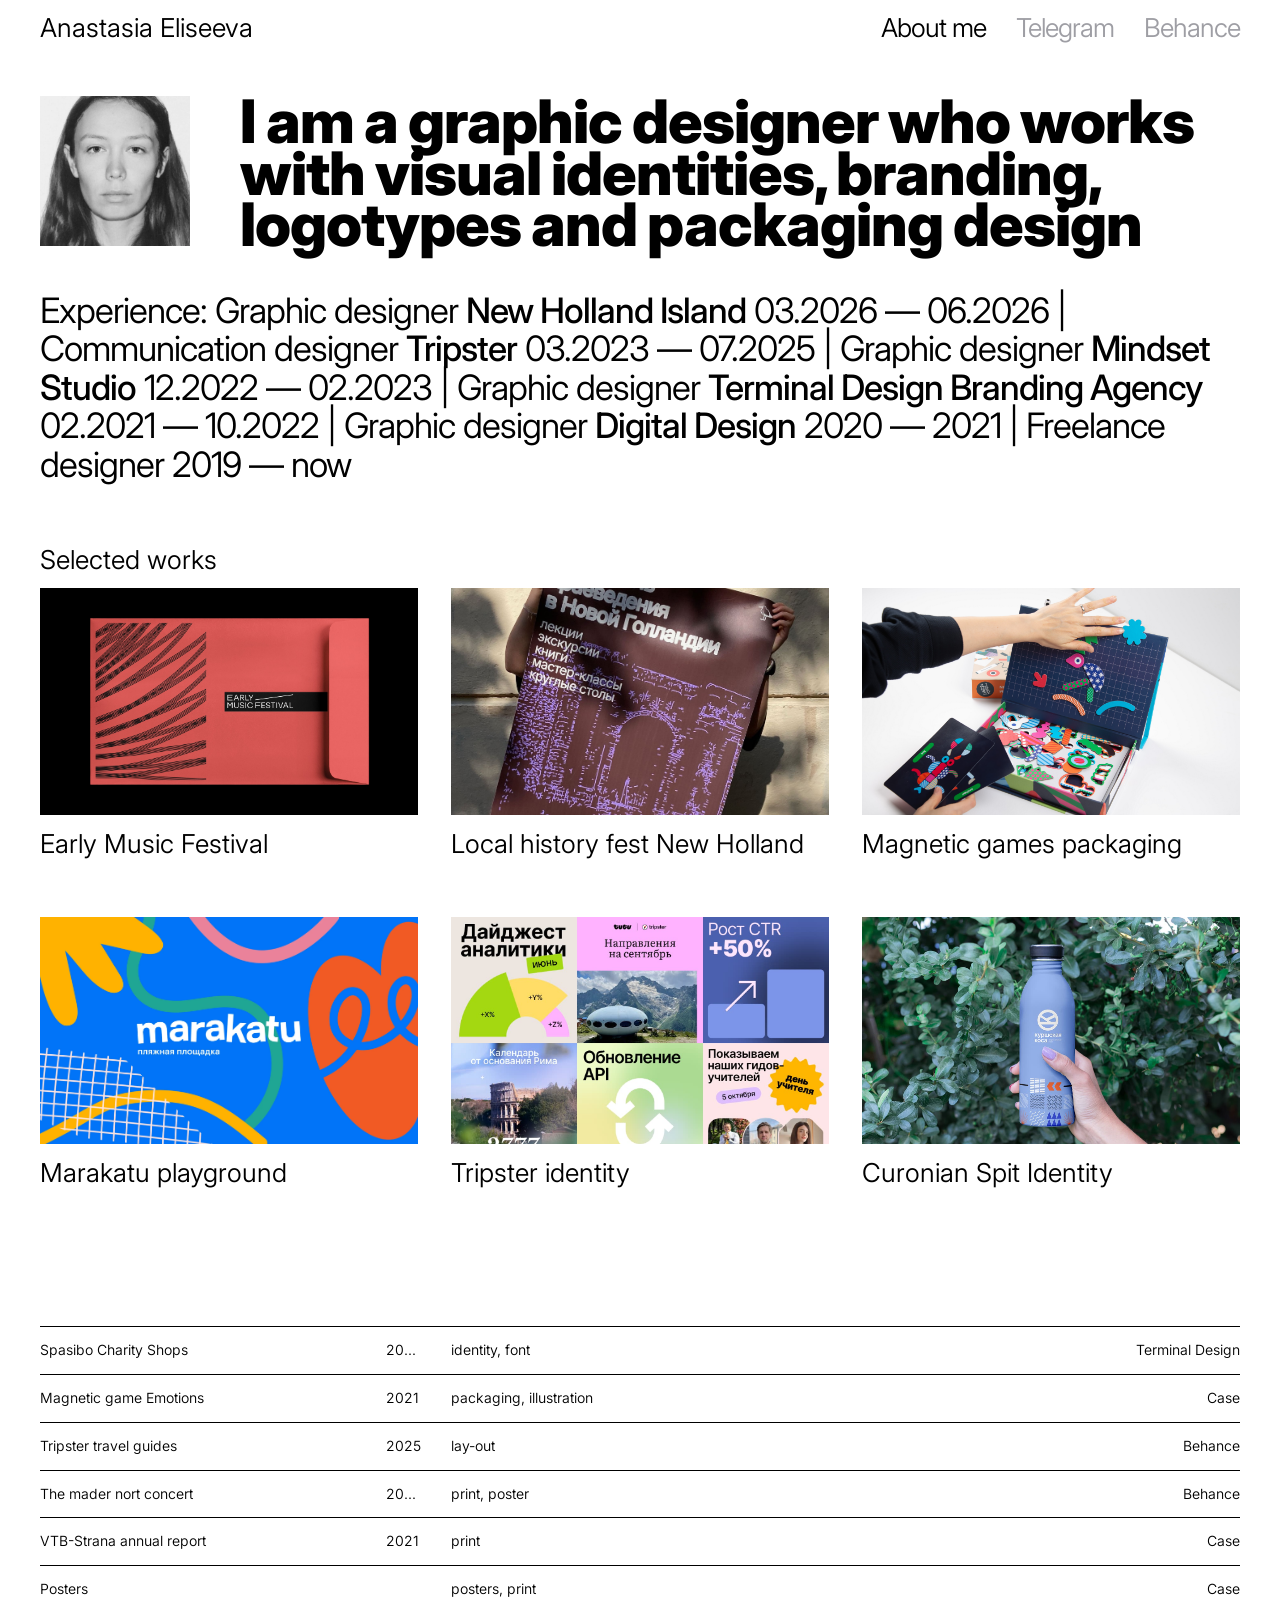
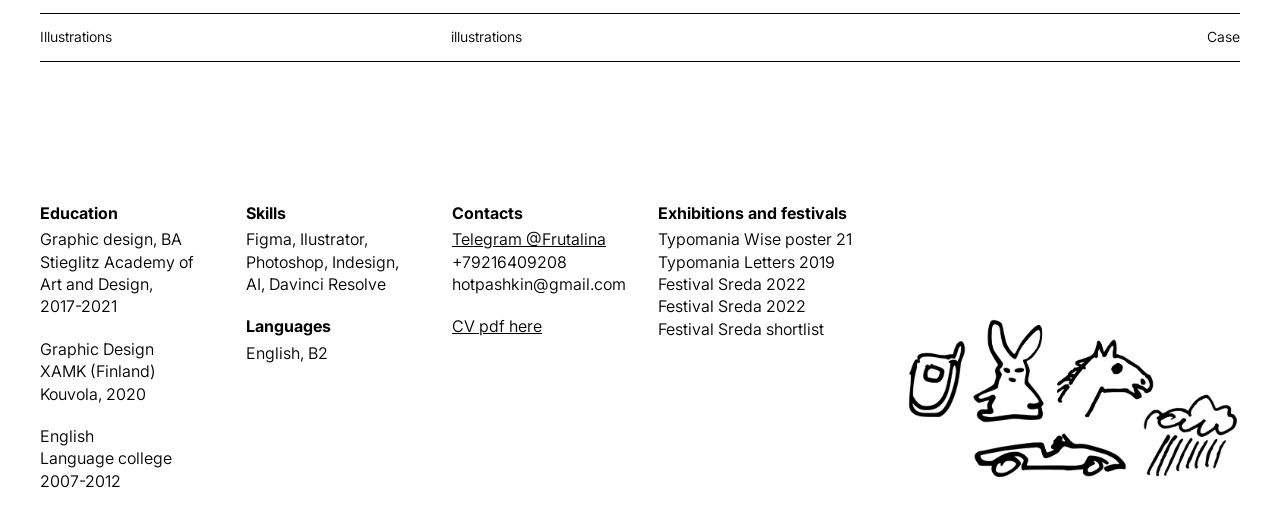
==== index.html @ 2d5b1dd5 "footer, header" ====
<!DOCTYPE html>
<html lang="en">

<head>
    <meta charset="UTF-8">
    <meta name="viewport" content="width=device-width, initial-scale=1.0">
    <title>Elseve design portfolio</title>
    <link rel="stylesheet" href="style.css">
</head>

<body>
    <header class="header">
        <div class="container">
            <a href="index.html" class="logo">
                Anastasia Eliseeva
            </a>
            <nav class="header__nav">
                <a href="#!" class="header__link header__link__black">About me</a>
                <a href="https://t.me/Frutalina" target="_blank" class="header__link">Telegram</a>
                <a href="https://www.behance.net/apashkina" target="_blank" class="header__link">Behance</a>
            </nav>
        </div>
    </header>

<main class="main">
    <section class="welcome">
    <div class="container">
        <div class="welcome__desc">
            <img src="images/my pic.webp" alt="photo" class="welcome__img">  
            <h1 class="welcome_title">
            I am a graphic designer who works with visual identities, branding, logotypes and packaging design
            </h1>
        </div>

    <p class="experience_text">
    Experience: Graphic designer <span>New Holland Island</span> 03.2026 — 06.2026 | Communication designer <span>Tripster</span> 03.2023 — 07.2025 | Graphic designer <span>Mindset Studio</span> 12.2022 — 02.2023 | Graphic designer <span>Terminal Design Branding Agency</span> 02.2021 — 10.2022 | Graphic designer <span>Digital Design</span> 2020 — 2021 | Freelance designer 2019 — now    
    </p> 

    <p class="selected_works">
    Selected works
    </p> 
    </div>
    </section>

<section class="workscards">
 <div class="container">   
    <div class="work__card">
        <img src="./images/early_case_01.jpg" alt="earlymusic" class="workcard__img">
        <h2 class="works__title">Early Music Festival</h2>
    </div>
    <div class="work__card">
        <img src="./images/local history.jpeg" alt="localhistory" class="workcard__img">
        <h2 class="works__title">Local history fest New Holland</h2>
    </div>    
    <div class="work__card">
        <img src="./images/magnetic game.jpg" alt="magneticgames" class="workcard__img">
        <h2 class="works__title">Magnetic games packaging</h2>
    </div>
     <div class="work__card">
        <img src="./images/marakatu_preview.webp" alt="marakatu" class="workcard__img">
        <h2 class="works__title">Marakatu playground</h2>
    </div>
    <div class="work__card">
        <img src="./images/tripster_preview.jpg" alt="tripsteridentity" class="workcard__img">
        <h2 class="works__title">Tripster identity</h2>
    </div>
    <div class="work__card">
        <img src="./images/cur_spot_preview.jpg" alt="curonianspit" class="workcard__img">
        <h2 class="works__title">Curonian Spit Identity</h2>
    </div>
 </div>
</section>

 <!-- <section class="project__list">
    <div class="project__list__block">
     <img src="./images/Line_01.svg" alt="line"/>
     <div class="container8">
    <div class="h3">Spasibo Charity Shops</div>
    <div class="h3">2020</div>
    <div class="h3">identity, font</div>
    <div class="h3">Terminal Design Agency</div>
    </div>
    <img src="./images/Line_01.svg" alt="line"/>
    </div> 
</section>

 <section class="project__list">
    <div class="project__list__block">
        <img src="./images/Line_01.svg" alt="line">
        <div class="container8">
            <div class="h3">Spasibo Charity Shops</div>
            <div class="h3">2020</div>
            <div class="h3">identity, font</div>
            <div class="h3">Terminal Design Agency</div>
        </div>
   
    </div> 
</section>-->

<div class="project-list-wrap">
<div class="project-list">

  <a href="https://terminaldesign.ru/portfolio/spasibo/" target="_blank" class="project-row">
    <span class="project-name">Spasibo Charity Shops</span>
    <span class="project-year">2020</span>
    <span class="project-tags">identity, font</span>
    <span class="project-source">Terminal Design</span>
  </a>
 
  <a href="#" target="_blank" class="project-row">
    <span class="project-name">Magnetic game Emotions</span>
    <span class="project-year">2021</span>
    <span class="project-tags">packaging, illustration</span>
    <span class="project-source">Case</span>
  </a>
 
  <a href="https://www.behance.net/gallery/236783897/Travel-guides-for-tour-excursion-service-Tripster" target="_blank" class="project-row">
    <span class="project-name">Tripster travel guides</span>
    <span class="project-year">2025</span>
    <span class="project-tags">lay-out</span>
    <span class="project-source">Behance</span>
  </a>
 
  <a href="https://www.behance.net/gallery/252130379/Poster-program-for-mader-nort-concert" target="_blank" class="project-row">
    <span class="project-name">The mader nort concert</span>
    <span class="project-year">2026</span>
    <span class="project-tags">print, poster</span>
    <span class="project-source">Behance</span>
  </a>
 
  <a href="#" class="project-row">
    <span class="project-name">VTB-Strana annual report</span>
    <span class="project-year">2021</span>
    <span class="project-tags">print</span>
    <span class="project-source">Case</span>
  </a>
 
  <a href="#" class="project-row">
    <span class="project-name">Posters</span>
    <span class="project-year"></span>
    <span class="project-tags">posters, print</span>
    <span class="project-source">Case</span>
  </a>
 
  <a href="#" class="project-row">
    <span class="project-name">Illustrations</span>
    <span class="project-year"></span>
    <span class="project-tags">illustrations</span>
    <span class="project-source">Case</span>
  </a>
</div>
</div>
</main>



<!--<div class="container__footer">
   <div class="list">

     <div class="text__block_card">
    <h5 class="text__block__title">Education</h5>
    <p class="text__descr">Graphic design, BA Stieglitz Academy of Art and Design, 2017-2021 Graphic Design
XAMK (Finland)Kouvola, 2020 English Language college 2007-2012 </p>
     </div>

          <div class="text__block_card">
    <h5 class="text__block__title">Skills</h5>
    <p class="text__descr">Figma, llustrator, Photoshop, Indesign, AI, Davinci Resolve English, B2</p>
     </div>

          <div class="text__block_card">
    <h5 class="text__block__title">Contacts</h5>
    <p class="text__descr">Telegram @Frutalina +79216409208 hotpashkin@gmail.com CV pdf here</p>
     </div>

          <div class="text__block_card">
    <h5 class="text__block__title">Exhibitions and festivals</h5>
    <p class="text__descr">Typomania Wise poster 21 Typomania Letters 2019
Silver Festival Sreda 2022 Bronze Festival Sreda 2023
Dieline Participant 2021</p>
     </div>

          <div class="text__block_card">
   <img src="images/bottom illus.webp" alt="изображение" class="card__img">
     </div>


   </div>
</div>-->

<footer class="site-footer">
 
  <div class="footer-col footer-col--education">
    <h4>Education</h4>
    <p>Graphic design, BA<br>Stieglitz Academy of Art and Design,<br>2017-2021</p>
    <p>Graphic Design<br>XAMK (Finland)<br>Kouvola, 2020</p>
    <p>English<br>Language college<br>2007-2012</p>
  </div>
 
  <div class="footer-col footer-col--skills">
    <h4>Skills</h4>
    <p>Figma, Ilustrator,<br>Photoshop, Indesign,<br>AI, Davinci Resolve</p>
    <h4>Languages</h4>
    <p>English, B2</p>
  </div>
 
  <div class="footer-col footer-col--contacts">
    <h4>Contacts</h4>
    <p>
      <a href="https://t.me/Frutalina" class="link-underline" target="_blank" >Telegram @Frutalina</a><br>
      +79216409208<br>
      hotpashkin@gmail.com
    </p>
    <p><a href="https://drive.google.com/file/d/1HV_NtiTkW26C3gdKti2YJZ_0nTo3-UXS/view?usp=sharing" class="link-underline" target="_blank">CV pdf here</a></p>
  </div>
 
  <div class="footer-col--tail">
   <div class="footer-col footer-col--exhibitions">
    <h4>Exhibitions and festivals</h4>
    <p>
        <a href="https://ru.typomania.net/2020/wisdom/" target="_blank" >Typomania Wise poster 21</a><br>
        <a href="https://www.instagram.com/p/CPa2IuwBLa4/?img_index=1" target="_blank" >Typomania Letters 2019</a><br>
        <a href="https://2022.festivalsreda.ru/works/4114/index.html" target="_blank" >Festival Sreda 2022</a><br>
        <a href="https://2022.festivalsreda.ru/works/pro_bono/4115/index.html" target="_blank" >Festival Sreda 2022</a><br>
        <a href="https://2022.festivalsreda.ru/works/selfpromo/4335/index.html" target="_blank" >Festival Sreda shortlist</a>
    </p>
  </div>
  </div>
    <div class="footer-col footer-col--image">
    <img src="images/new_doodles.png" alt="">
   </div>

</footer>

</body>

</html>
---- style.css ----
@import url('https://fonts.googleapis.com/css2?family=Inter:ital,opsz,wght@0,14..32,100..900;1,14..32,100..900&display=swap');

/* 
Regular 400
Medium 500
SemiBold 600
Bold 700

*/



body {
    margin: 0;
    font-family: "Inter", sans-serif;
    color: black;
    font-weight: 350;
    font-size: 26px;
    line-height: 100%;
/* or 42px */
    letter-spacing: 0px;
    background-color: white;
}

a {
    color: black;
    text-decoration: none;
    transition: opacity 0.3s;
}

a:hover {
    opacity: 0.5;
}


.container {

margin: 0 auto 100px;
padding: 0px 15px;
max-width: 1200px;

margin-bottom: 0%;
}

 /* ===== Header / nav ===== */
.header {
padding: 15px 15px;
}

.header .container {
    padding: 0px 0px;
    display: flex;
    align-items: baseline;
    justify-content: space-between;
}


.logo {
    font-size: 26px;
    letter-spacing: 0px;
}

.header__nav {
    display: flex;
    gap: 30px;
}

.header__link {
    font-size: 26px;
    letter-spacing: -1px;
    color: #9E9EA4;
}

.header__link__black {
    color: #000000;
}

/* ===== Welcome section ===== */
.main {

}

.welcome {

}

.container {
align-items: center;
}

.welcome .welcome__desc {
display: flex;
margin: 15px 0px;
max-width: 1200px;
gap: 32px;
justify-content: space-between;
margin-top: 40px;
margin-bottom: 40px;
}

.welcome__img {
width: 150px;
height: 150px;
object-fit: cover;
object-position: center;
}

.welcome_title {
    margin-bottom: 0px;
    margin-top: 0px;
    font-size: 60px;
    letter-spacing: -1px;
    font-weight: 850;
    line-height: 86%;
    width: 1000px;

    /* or 82px */
    color: #000000;

}

.experience_text {

font-weight: 370;
font-size: 35px;
line-height: 110%;
/* or 56px */
letter-spacing: -1px;
max-width: 1200px;
margin-bottom: 64px;
margin-top: 40px;
color: #000000;


}

.experience_text span {
    font-weight: 500;
}
.selected_works {
font-size: 26px;
margin-top: 0px;
margin-bottom: 15px;
}


.workscards {

}

.workscards .container {
display: flex;
justify-content: space-between;
flex-wrap: wrap;
gap: 20px;
margin-bottom: 100px;
}


.container {

margin-bottom: 0px;
}

.work__card {

}

.workcard__img {
width: 100%;
width: 378px;
height: 227px;
object-fit: cover;
object-position: center;
}

.works__title {
margin-top: 12px;
width: 378px;
margin-bottom: 40px;
font-size: 26px;
line-height: 100%;
/* or 55px */
letter-spacing: 0px;
font-weight: 350;
}

 /* ===== Project list Selected works ===== */

.project__list {
padding: 0px 24px;
}

.project__list__block {
max-width: 1200px;
margin-left: auto;    
margin-right: auto;
margin-bottom: 0px;
}

.container8 {
    max-width: 1200px;
    align-items: baseline;
    display: flex;
    justify-content: space-between;
    margin-left: auto;    
    margin-right: auto;
    margin-top: 13px;
    padding: 0px 0px;
    margin-bottom: 0px;
    
}

.h3 {
font-size: 26px;
}


.project-list-wrap {
    width: 100%;
    max-width: 1200px;
    margin: 0 auto;
    padding: 0 15px;
  }

 .project-list {
    border-top: 1px solid #000000;
  }
 
  .project-list a {
    display: grid;
    grid-template-columns: 316px 35px 250px auto;
    align-items: center;
    gap: 30px;
    padding: 15px 0px;
    text-decoration: none;
    color: #000000;
    border-bottom: 1px solid #000000;
    font-size: 14px;
    line-height: 1.2;
  }
 
  .project-list a:hover {
    opacity: 0.5;
  }
 
  .project-name {
    text-align: left;
    white-space: nowrap;
    overflow: hidden;
    text-overflow: ellipsis;
  }
 
  .project-year {
    text-align: left;
    white-space: nowrap;
    overflow: hidden;
    text-overflow: ellipsis;
  }
 
  .project-tags {
    text-align: left;
    white-space: nowrap;
    overflow: hidden;
    text-overflow: ellipsis;
  }
 
  .project-source {
    text-align: right;
    white-space: nowrap;
    overflow: hidden;
    text-overflow: ellipsis;
    justify-self: end;
  }

  /* Tablet */
  @media (max-width: 900px) {
    .project-list a {
      grid-template-columns: 1fr 60px 160px auto;
      gap: 16px;
      padding: 15px 0px;
      font-size: 14px;
    }
  }
 
  /* Mobile */
  @media (max-width: 600px) {
    .project-list a {
      grid-template-columns: 1fr 44px 96px 70px;
      gap: 10px;
      padding: 15px 0px;
      font-size: 12px;
    }
  }
 
  /* Very small phones */
  @media (max-width: 400px) {
    .project-list a {
      grid-template-columns: 1fr 40px 80px 60px;
      gap: 7px;
      padding: 15px 0px;
      font-size: 12px;
    }
  }



 /* ===== Footer OLD ===== */

.container__footer {
max-width: 1200px;
margin: 0 auto;
padding: 0 15px;
margin-top: 100px;

}
.text__block_card {
font-size: 16px;
height: 270px;
background-color: rgb(255, 255, 255);
}

.card__img {
width: 100%;
height: 162px;
object-fit: cover;
display: block;

}


.text__block__title {
font-size: 16px;
margin-top: 0;
margin-bottom: 0px;
}

.text__descr {
font-size: 16px;
margin-top: 0;
margin-bottom: 0px;
}

.list {
    display: grid;
    grid-template-columns: 143px 164px 206px 206px 350px;
    column-gap: 30px;

}

 
.list {
    grid-template-columns: 1fr 1fr
}


 /* ===== Footer ===== */
 
  .site-footer {
    width: 100%;
    max-width: 1200px;
    margin: 0 auto;
    padding: 140px 15px 40px;
 
    display: grid;
    grid-template-columns: 170px 170px 170px 210px auto;
    grid-template-areas: "education skills contacts exhibitions image";
    gap: 36px;
    align-items: start;
  }
 
  .footer-col {
    font-size: 16px;
    line-height: 1.4;
  }
 
  .footer-col h4 {
    font-size: 16px;
    font-weight: 700;
    margin: 0 0 4px;
  }
 
  .footer-col p {
    margin: 0 0 20px;
  }
 
  .footer-col p:last-child {
    margin-bottom: 0;
  }
 
  .footer-col a {
    text-decoration: none;
    transition: opacity 0.2s ease;
  }

  .footer-col a:hover {
    opacity: 0.5;
  }
 
  .footer-col a.link-underline {
    text-decoration: underline;
  }

  .footer-col--education   { grid-area: education; }
  .footer-col--skills      { grid-area: skills; }
  .footer-col--contacts    { grid-area: contacts; }
  .footer-col--exhibitions { grid-area: exhibitions; }
 
  .footer-col--image {
    grid-area: image;
    flex: 1 1 auto;
    margin-top: auto;
  }
 
  .footer-col--image img {
    width: 100%;   
    height: 100%;
    object-fit: contain;
  }
 
  /* ===== Tablet: keep 4 text columns, let image drop under ===== */
  @media (max-width: 1000px) {
    .site-footer {
      grid-template-columns: 1fr 1fr 1fr 1fr;
      grid-template-areas:
        "education skills contacts exhibitions"
        "image     image  image    image";
    }
 
    .footer-col--image {
      margin-top: 24px;
    }
 
    .footer-col--image img {
      width: 180px;
    }
  }
 
  /* ===== Mobile: 2 columns, education+skills stacked left, contacts+exhibitions stacked right, image spans full width below ===== */
  @media (max-width: 600px) {
    .site-footer {
      padding: 40px 15px 32px;
      grid-template-columns: 1fr 1fr;
      grid-template-areas:
        "education contacts"
        "skills    exhibitions"
        "image     image";
      gap: 32px 16px;
    }
 
    .footer-col {
      font-size: 13px;
    }
 
    .footer-col h4 {
      font-size: 13px;
    }
 
    .footer-col p {
      margin-bottom: 16px;
    }
 
    .footer-col--image {
      margin-top: 8px;
    }
 
    .footer-col--image img {
      width: 100%;
      max-width: 320px;
    }
  }
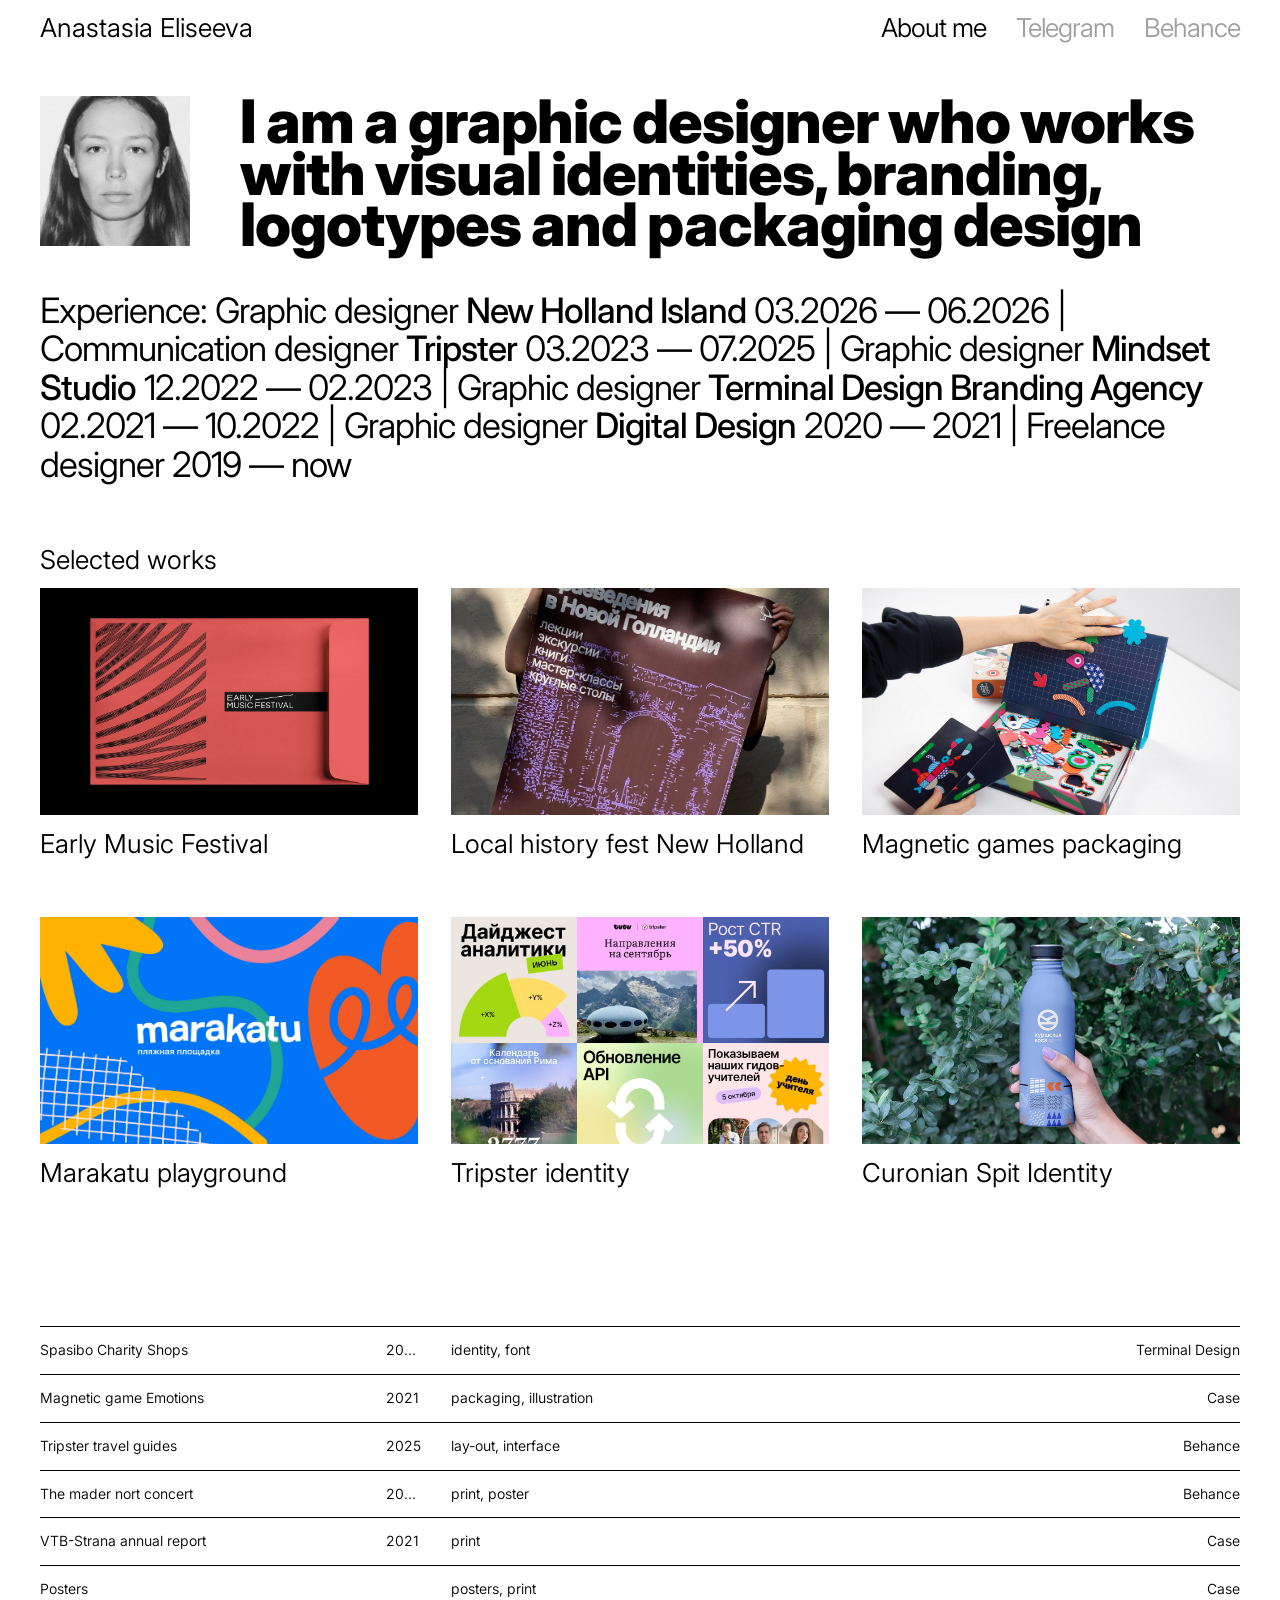
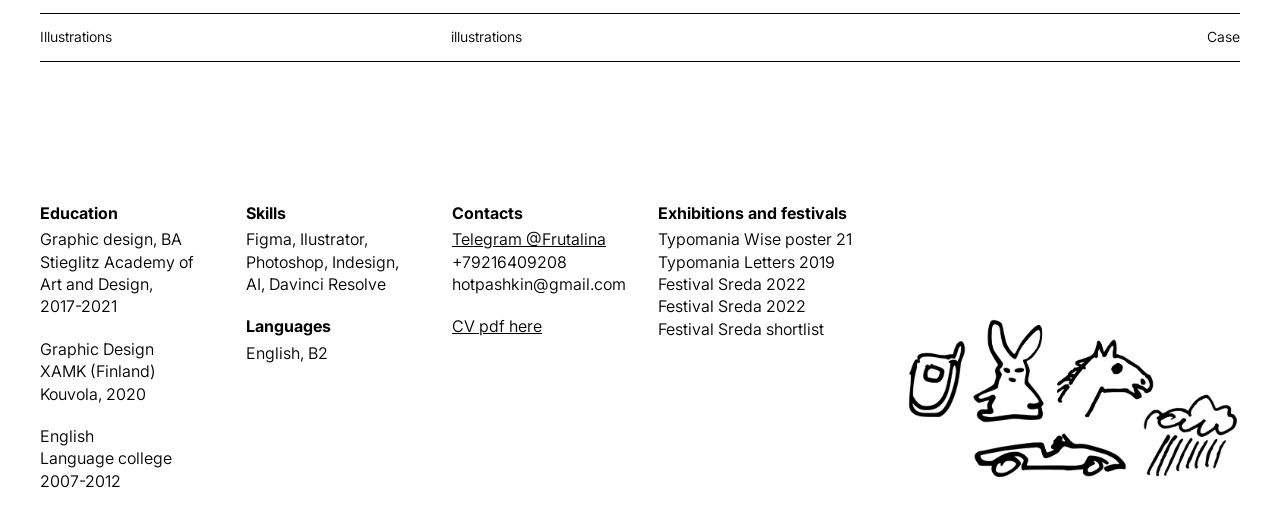
==== commit b12ecb0c: "changes links" ====
--- a/index.html
+++ b/index.html
@@ -15,7 +15,7 @@
                 Anastasia Eliseeva
             </a>
             <nav class="header__nav">
-                <a href="#!" class="header__link header__link__black">About me</a>
+                <a href="#about" class="header__link header__link__black">About me</a>
                 <a href="https://t.me/Frutalina" target="_blank" class="header__link">Telegram</a>
                 <a href="https://www.behance.net/apashkina" target="_blank" class="header__link">Behance</a>
             </nav>
@@ -45,28 +45,39 @@
 <section class="workscards">
  <div class="container">   
     <div class="work__card">
+      <a href="early-music/early_music.html">
         <img src="./images/early_case_01.jpg" alt="earlymusic" class="workcard__img">
         <h2 class="works__title">Early Music Festival</h2>
-    </div>
-    <div class="work__card">
+      </a>
+    </div>
+    <div class="work__card work__card--soon" role="button" tabindex="0" aria-label="Local history fest New Holland, coming soon">
         <img src="./images/local history.jpeg" alt="localhistory" class="workcard__img">
         <h2 class="works__title">Local history fest New Holland</h2>
+        <img src="./images/soon_01.png" alt="" class="soon-sticker">
     </div>    
     <div class="work__card">
+      <a href="magnetic-kits/magnetic.html">
         <img src="./images/magnetic game.jpg" alt="magneticgames" class="workcard__img">
         <h2 class="works__title">Magnetic games packaging</h2>
+      </a>
     </div>
      <div class="work__card">
+      <a href="Marakatu/marakatu.html">
         <img src="./images/marakatu_preview.webp" alt="marakatu" class="workcard__img">
         <h2 class="works__title">Marakatu playground</h2>
-    </div>
-    <div class="work__card">
+      </a>
+    </div>
+    <div class="work__card">
+      <a href="Tripster/tripster.html">
         <img src="./images/tripster_preview.jpg" alt="tripsteridentity" class="workcard__img">
         <h2 class="works__title">Tripster identity</h2>
-    </div>
-    <div class="work__card">
+      </a>
+    </div>
+    <div class="work__card">
+      <a href="curonian/Curonian_spit.html">
         <img src="./images/cur_spot_preview.jpg" alt="curonianspit" class="workcard__img">
-        <h2 class="works__title">Curonian Spit Identity</h2>
+        <h2 class="works__title">Curonian Spit Identity</h2> 
+      </a>
     </div>
  </div>
 </section>
@@ -107,7 +118,7 @@
     <span class="project-source">Terminal Design</span>
   </a>
  
-  <a href="#" target="_blank" class="project-row">
+  <a href="https://www.behance.net/gallery/165142271/Emotions-Magnetic-Game" target="_blank" class="project-row">
     <span class="project-name">Magnetic game Emotions</span>
     <span class="project-year">2021</span>
     <span class="project-tags">packaging, illustration</span>
@@ -117,7 +128,7 @@
   <a href="https://www.behance.net/gallery/236783897/Travel-guides-for-tour-excursion-service-Tripster" target="_blank" class="project-row">
     <span class="project-name">Tripster travel guides</span>
     <span class="project-year">2025</span>
-    <span class="project-tags">lay-out</span>
+    <span class="project-tags">lay-out, interface</span>
     <span class="project-source">Behance</span>
   </a>
  
@@ -128,21 +139,21 @@
     <span class="project-source">Behance</span>
   </a>
  
-  <a href="#" class="project-row">
+  <a href="VTB/vtb.html" class="project-row">
     <span class="project-name">VTB-Strana annual report</span>
     <span class="project-year">2021</span>
     <span class="project-tags">print</span>
     <span class="project-source">Case</span>
   </a>
  
-  <a href="#" class="project-row">
+  <a href="Posters/posters.html" class="project-row">
     <span class="project-name">Posters</span>
     <span class="project-year"></span>
     <span class="project-tags">posters, print</span>
     <span class="project-source">Case</span>
   </a>
  
-  <a href="#" class="project-row">
+  <a href="https://www.behance.net/gallery/217561731/Illustrations-from-personal-and-work-projects?tracking_source=project_owner_other_projects" target="_blank" class="project-row">
     <span class="project-name">Illustrations</span>
     <span class="project-year"></span>
     <span class="project-tags">illustrations</span>
@@ -188,7 +199,7 @@
    </div>
 </div>-->
 
-<footer class="site-footer">
+<footer class="site-footer" id="about">
  
   <div class="footer-col footer-col--education">
     <h4>Education</h4>
@@ -232,6 +243,31 @@
 
 </footer>
 
+<script>
+  (function () {
+    var card = document.querySelector('.work__card--soon');
+    if (!card) return;
+
+    card.addEventListener('click', function (e) {
+      e.stopPropagation();
+      card.classList.toggle('is-soon');
+    });
+
+    document.addEventListener('click', function (e) {
+      if (!card.contains(e.target)) {
+        card.classList.remove('is-soon');
+      }
+    });
+
+    card.addEventListener('keydown', function (e) {
+      if (e.key === 'Enter' || e.key === ' ') {
+        e.preventDefault();
+        card.classList.toggle('is-soon');
+      }
+    });
+  })();
+</script>
+
 </body>
 
 </html>
--- a/style.css
+++ b/style.css
@@ -9,6 +9,10 @@
 */
 
 
+
+html {
+    scroll-behavior: smooth;
+}
 
 body {
     margin: 0;
@@ -143,9 +147,60 @@
 margin-bottom: 15px;
 }
 
+@media (max-width: 900px) {
+  .header .container {
+    align-items: flex-start;
+    gap: 12px;
+  }
+
+  .logo {
+    max-width: 140px;
+    flex-shrink: 0;
+  }
+
+  .header__nav {
+    gap: 12px;
+    flex-wrap: wrap;
+    justify-content: flex-end;
+  }
+
+  .header__link {
+    font-size: 25px;
+  }
+
+  .welcome .welcome__desc {
+    flex-direction: column;
+    align-items: stretch;
+    gap: 15px;
+    max-width: 100%;
+    margin-top: 15px;
+    margin-bottom: 15px;
+  }
+
+  .welcome__img {
+    display: block;
+    width: 100%;
+    height: 208px;
+    object-fit: cover;
+    object-position: center;
+  }
+
+  .welcome_title {
+    width: 100%;
+    font-size: 57px;
+    font-weight: 850;
+    line-height: 0.86;
+    letter-spacing: -0.55px;
+  }
+
+  .experience_text {
+    max-width: 100%;
+  }
+}
+
 
 .workscards {
-
+  overflow: visible;
 }
 
 .workscards .container {
@@ -154,16 +209,40 @@
 flex-wrap: wrap;
 gap: 20px;
 margin-bottom: 100px;
-}
-
-
-.container {
-
-margin-bottom: 0px;
+overflow: visible;
 }
 
 .work__card {
-
+  position: relative;
+  overflow: visible;
+}
+
+.work__card--soon .soon-sticker,
+.work__card--soon img.soon-sticker {
+  position: absolute;
+  width: 506px;
+  height: auto;
+  max-width: none;
+  left: 50%;
+  top: -240px;
+  transform: translateX(-65%);
+  z-index: 30;
+  opacity: 0;
+  pointer-events: none;
+  transition: opacity 0.3s ease;
+}
+
+.work__card--soon {
+  cursor: pointer;
+}
+
+.work__card--soon:hover .soon-sticker,
+.work__card--soon:focus-within .soon-sticker,
+.work__card--soon.is-soon .soon-sticker,
+.work__card--soon:hover img.soon-sticker,
+.work__card--soon:focus-within img.soon-sticker,
+.work__card--soon.is-soon img.soon-sticker {
+  opacity: 1;
 }
 
 .workcard__img {
@@ -183,6 +262,43 @@
 /* or 55px */
 letter-spacing: 0px;
 font-weight: 350;
+}
+
+@media (max-width: 900px) {
+  .workscards .container {
+    flex-direction: column;
+    gap: 0;
+    margin-bottom: 50px;
+  }
+
+  .work__card {
+    width: 100%;
+  }
+
+  .workcard__img {
+    width: 100%;
+    height: 227px;
+  }
+
+  .works__title {
+    width: 100%;
+  }
+
+  .work__card--soon .soon-sticker,
+  .work__card--soon img.soon-sticker {
+    width: 100%;
+    max-width: 100%;
+    left: 50%;
+    top: auto;
+    bottom: 0;
+    transform: translate(-50%, 50%);
+  }
+
+  .work__card--soon.is-soon img.soon-sticker,
+  .work__card--soon:hover img.soon-sticker,
+  .work__card--soon:focus-within img.soon-sticker {
+    opacity: 1;
+  }
 }
 
  /* ===== Project list Selected works ===== */
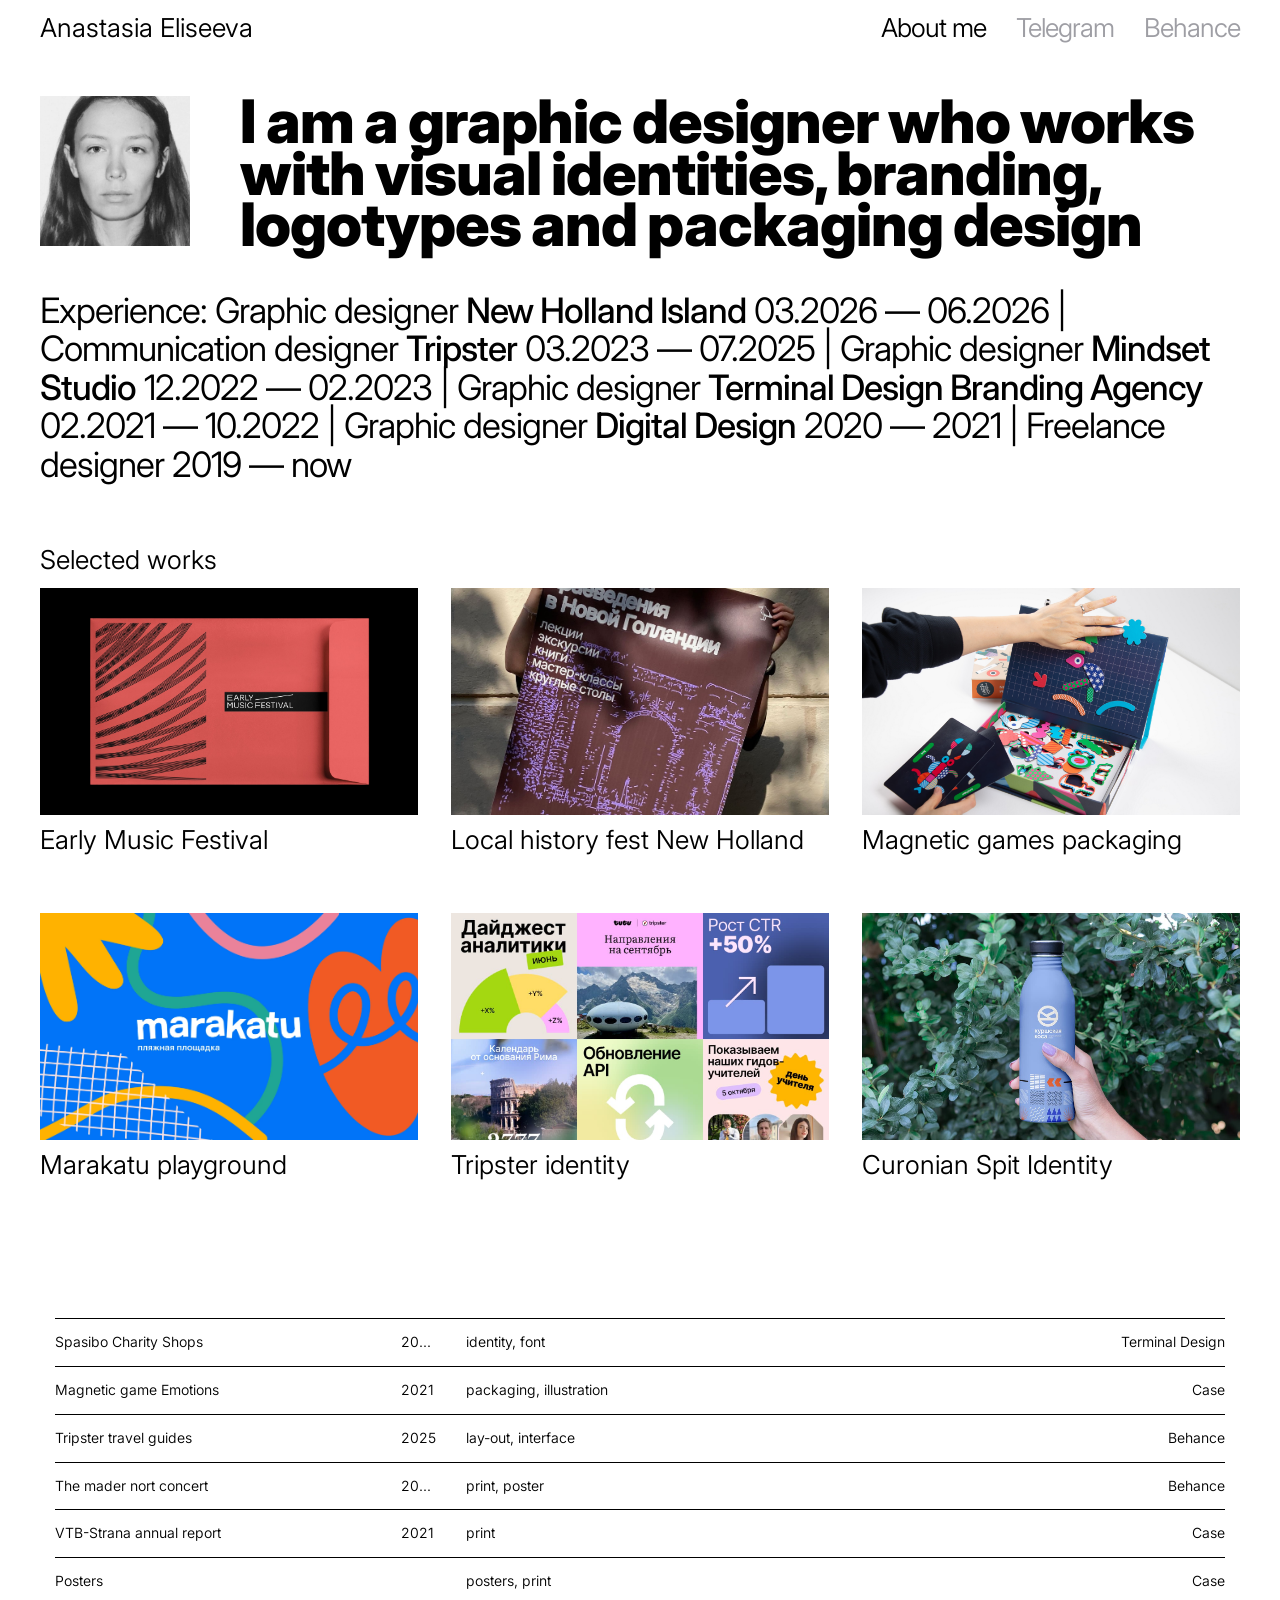
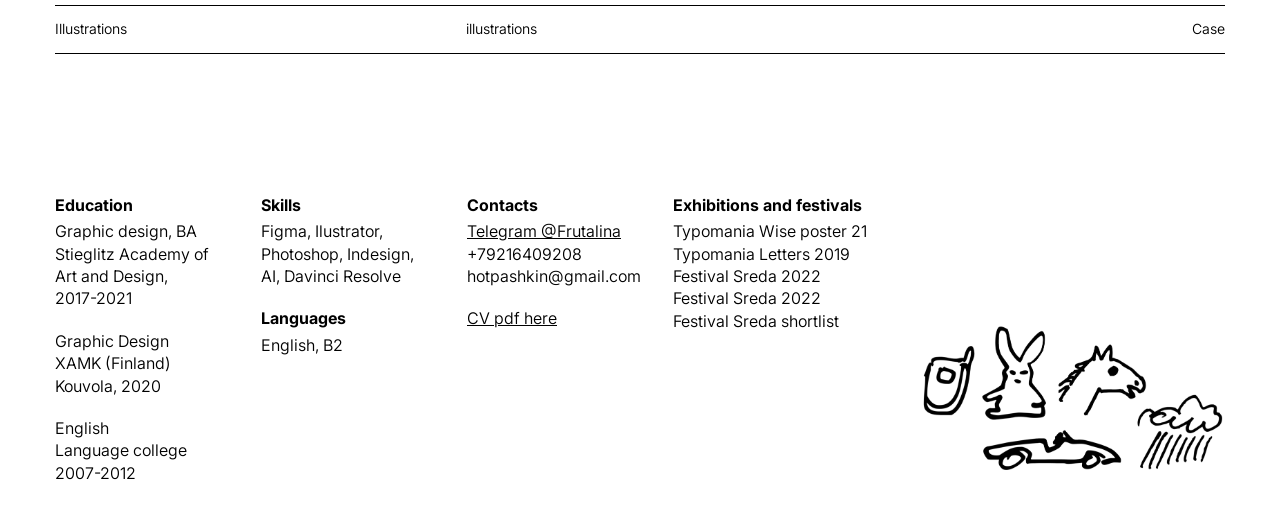
==== commit 0f683d28: "small fixes on mobile version" ====
--- a/index.html
+++ b/index.html
@@ -17,7 +17,7 @@
             <nav class="header__nav">
                 <a href="#about" class="header__link header__link__black">About me</a>
                 <a href="https://t.me/Frutalina" target="_blank" class="header__link">Telegram</a>
-                <a href="https://www.behance.net/apashkina" target="_blank" class="header__link">Behance</a>
+                <a href="https://www.behance.net/apashkina" target="_blank" class="header__link header__link--desktop">Behance</a>
             </nav>
         </div>
     </header>
@@ -246,25 +246,37 @@
 <script>
   (function () {
     var card = document.querySelector('.work__card--soon');
+    var mobile = window.matchMedia('(max-width: 900px)');
     if (!card) return;
 
+    function isMobile() {
+      return mobile.matches;
+    }
+
     card.addEventListener('click', function (e) {
+      if (!isMobile()) return;
       e.stopPropagation();
       card.classList.toggle('is-soon');
     });
 
     document.addEventListener('click', function (e) {
+      if (!isMobile()) return;
       if (!card.contains(e.target)) {
         card.classList.remove('is-soon');
       }
     });
 
     card.addEventListener('keydown', function (e) {
+      if (!isMobile()) return;
       if (e.key === 'Enter' || e.key === ' ') {
         e.preventDefault();
         card.classList.toggle('is-soon');
       }
     });
+
+    mobile.addEventListener('change', function () {
+      if (!isMobile()) card.classList.remove('is-soon');
+    });
   })();
 </script>
 
--- a/style.css
+++ b/style.css
@@ -148,6 +148,10 @@
 }
 
 @media (max-width: 900px) {
+  body {
+    overflow-x: clip;
+  }
+
   .header .container {
     align-items: flex-start;
     gap: 12px;
@@ -166,6 +170,10 @@
 
   .header__link {
     font-size: 25px;
+  }
+
+  .header__link--desktop {
+    display: none;
   }
 
   .welcome .welcome__desc {
@@ -254,7 +262,7 @@
 }
 
 .works__title {
-margin-top: 12px;
+margin-top: 8px;
 width: 378px;
 margin-bottom: 40px;
 font-size: 26px;
@@ -286,18 +294,31 @@
 
   .work__card--soon .soon-sticker,
   .work__card--soon img.soon-sticker {
-    width: 100%;
-    max-width: 100%;
-    left: 50%;
-    top: auto;
-    bottom: 0;
-    transform: translate(-50%, 50%);
-  }
-
-  .work__card--soon.is-soon img.soon-sticker,
+    width: 350px;
+    max-width: none;
+    height: auto;
+    left: auto;
+    right: 0;
+    top: 150px;
+    bottom: auto;
+    transform: none;
+  }
+
+  .work__card--soon:hover .soon-sticker,
+  .work__card--soon:focus-within .soon-sticker,
   .work__card--soon:hover img.soon-sticker,
   .work__card--soon:focus-within img.soon-sticker {
+    opacity: 0;
+  }
+
+  .work__card--soon.is-soon {
+    z-index: 2;
+  }
+
+  .work__card--soon.is-soon .soon-sticker,
+  .work__card--soon.is-soon img.soon-sticker {
     opacity: 1;
+    pointer-events: auto;
   }
 }
 
@@ -333,6 +354,7 @@
 
 
 .project-list-wrap {
+    box-sizing: border-box;
     width: 100%;
     max-width: 1200px;
     margin: 0 auto;
@@ -340,6 +362,7 @@
   }
 
  .project-list {
+    min-width: 0;
     border-top: 1px solid #000000;
   }
  
@@ -348,6 +371,7 @@
     grid-template-columns: 316px 35px 250px auto;
     align-items: center;
     gap: 30px;
+    min-width: 0;
     padding: 15px 0px;
     text-decoration: none;
     color: #000000;
@@ -361,6 +385,7 @@
   }
  
   .project-name {
+    min-width: 0;
     text-align: left;
     white-space: nowrap;
     overflow: hidden;
@@ -368,6 +393,7 @@
   }
  
   .project-year {
+    min-width: 0;
     text-align: left;
     white-space: nowrap;
     overflow: hidden;
@@ -375,6 +401,7 @@
   }
  
   .project-tags {
+    min-width: 0;
     text-align: left;
     white-space: nowrap;
     overflow: hidden;
@@ -382,11 +409,11 @@
   }
  
   .project-source {
+    min-width: 0;
     text-align: right;
     white-space: nowrap;
     overflow: hidden;
     text-overflow: ellipsis;
-    justify-self: end;
   }
 
   /* Tablet */
@@ -473,6 +500,7 @@
  /* ===== Footer ===== */
  
   .site-footer {
+    box-sizing: border-box;
     width: 100%;
     max-width: 1200px;
     margin: 0 auto;
@@ -565,11 +593,11 @@
     }
  
     .footer-col {
-      font-size: 13px;
+      font-size: 15px;
     }
  
     .footer-col h4 {
-      font-size: 13px;
+      font-size: 15px;
     }
  
     .footer-col p {
@@ -581,7 +609,10 @@
     }
  
     .footer-col--image img {
+      display: block;
       width: 100%;
       max-width: 320px;
+      margin-left: auto;
+      margin-right: auto;
     }
   }
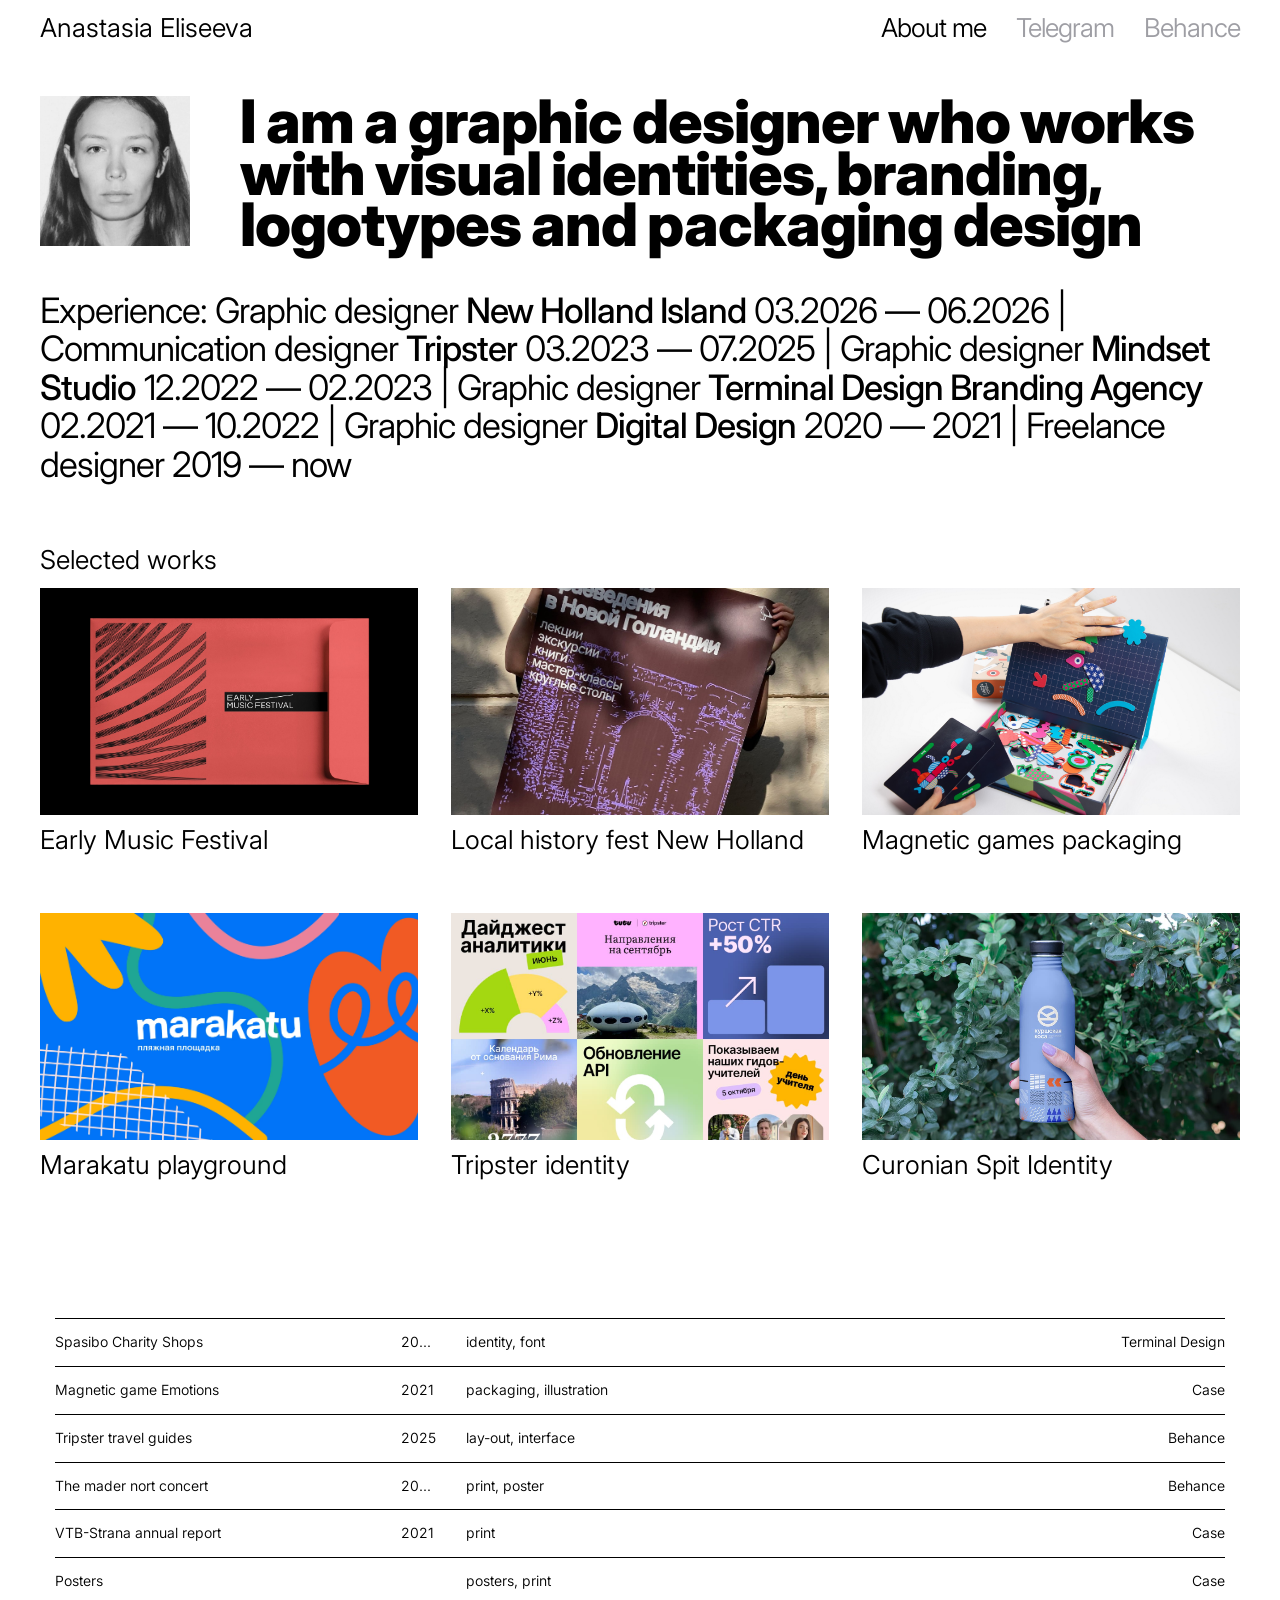
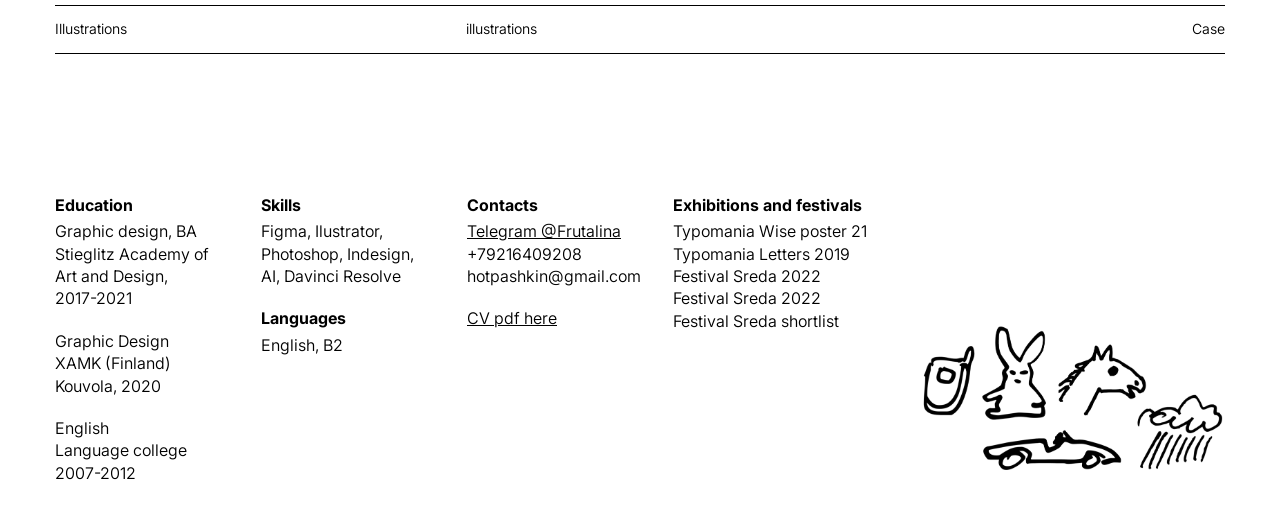
==== commit e72613bc: "preview changes" ====
--- a/index.html
+++ b/index.html
@@ -5,6 +5,16 @@
     <meta charset="UTF-8">
     <meta name="viewport" content="width=device-width, initial-scale=1.0">
     <title>Elseve design portfolio</title>
+    <meta name="description" content="Visual identities, branding, logotypes and packaging design">
+    <meta property="og:type" content="website">
+    <meta property="og:title" content="Anastasia Eliseeva — graphic designer">
+    <meta property="og:description" content="Visual identities, branding, logotypes and packaging design">
+    <meta property="og:url" content="https://elseves.github.io/portfolio/">
+    <meta property="og:image" content="https://elseves.github.io/portfolio/images/preview_for_website.jpg">
+    <meta property="og:image:width" content="2400">
+    <meta property="og:image:height" content="1260">
+    <meta name="twitter:card" content="summary_large_image">
+    <meta name="twitter:image" content="https://elseves.github.io/portfolio/images/preview_for_website.jpg">
     <link rel="stylesheet" href="style.css">
 </head>
 
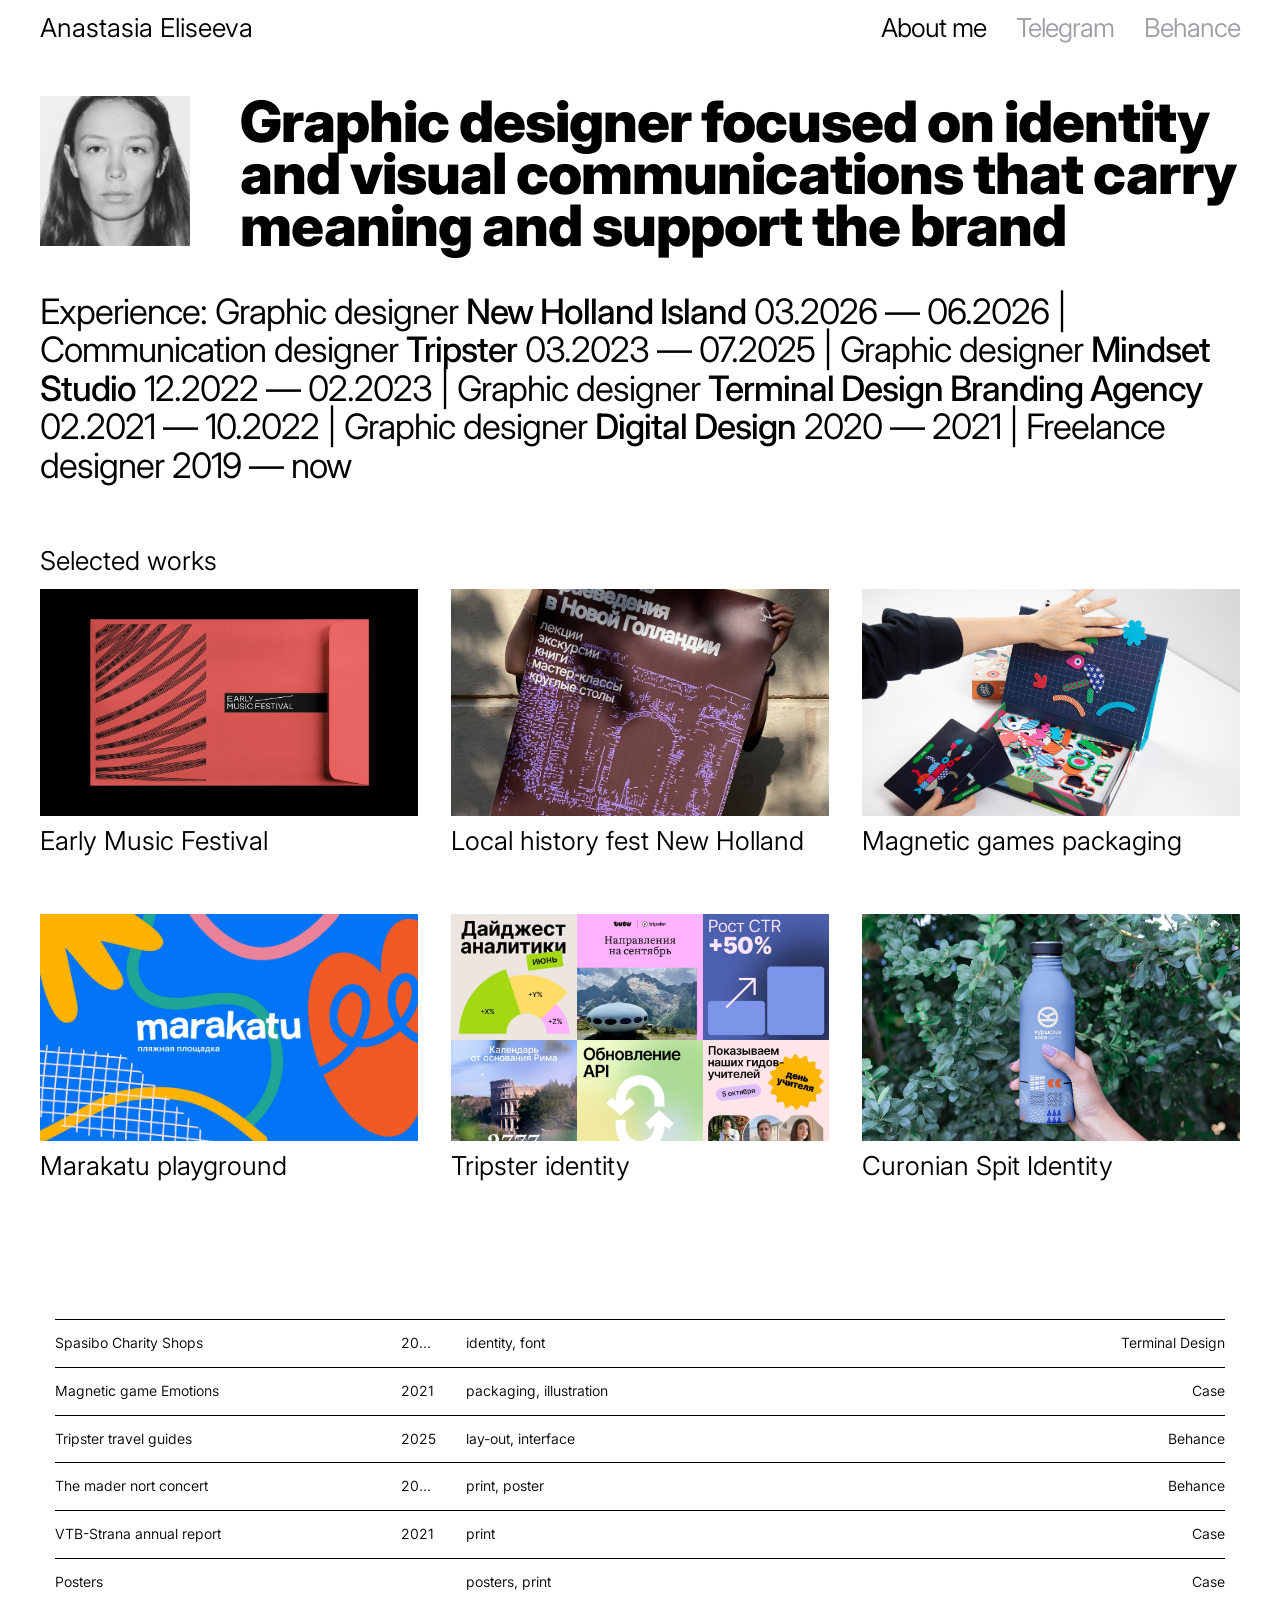
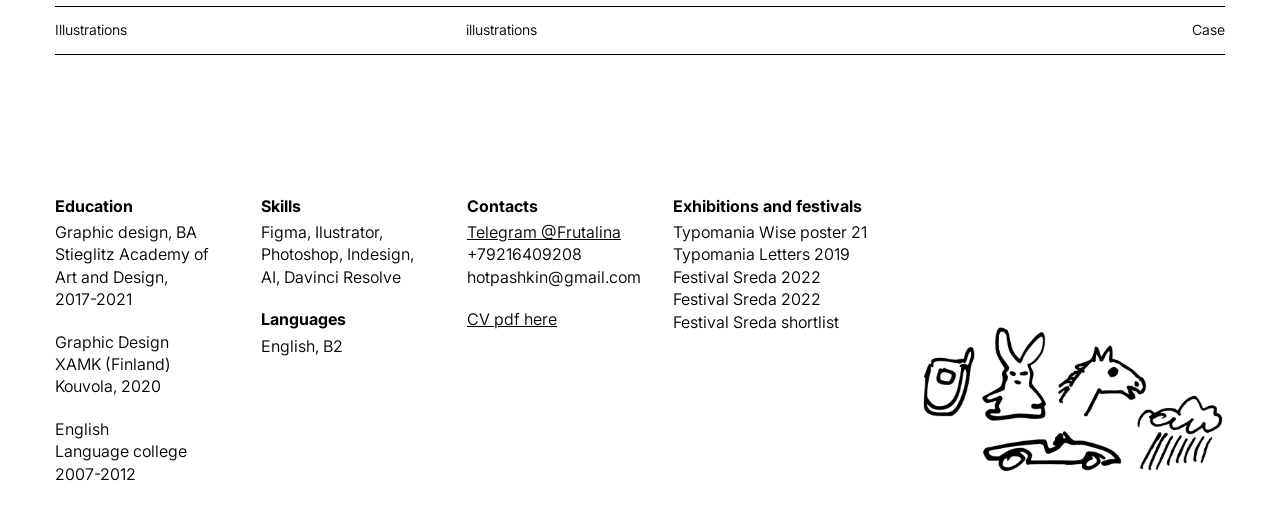
==== commit 7ff92289: "headline mainpage changes" ====
--- a/index.html
+++ b/index.html
@@ -38,7 +38,7 @@
         <div class="welcome__desc">
             <img src="images/my pic.webp" alt="photo" class="welcome__img">  
             <h1 class="welcome_title">
-            I am a graphic designer who works with visual identities, branding, logotypes and packaging design
+            Graphic designer focused on identity and visual communications that carry meaning and support the brand
             </h1>
         </div>
 
--- a/style.css
+++ b/style.css
@@ -112,10 +112,10 @@
 .welcome_title {
     margin-bottom: 0px;
     margin-top: 0px;
-    font-size: 60px;
+    font-size: 57px;
     letter-spacing: -1px;
     font-weight: 850;
-    line-height: 86%;
+    line-height: 91%;
     width: 1000px;
 
     /* or 82px */
